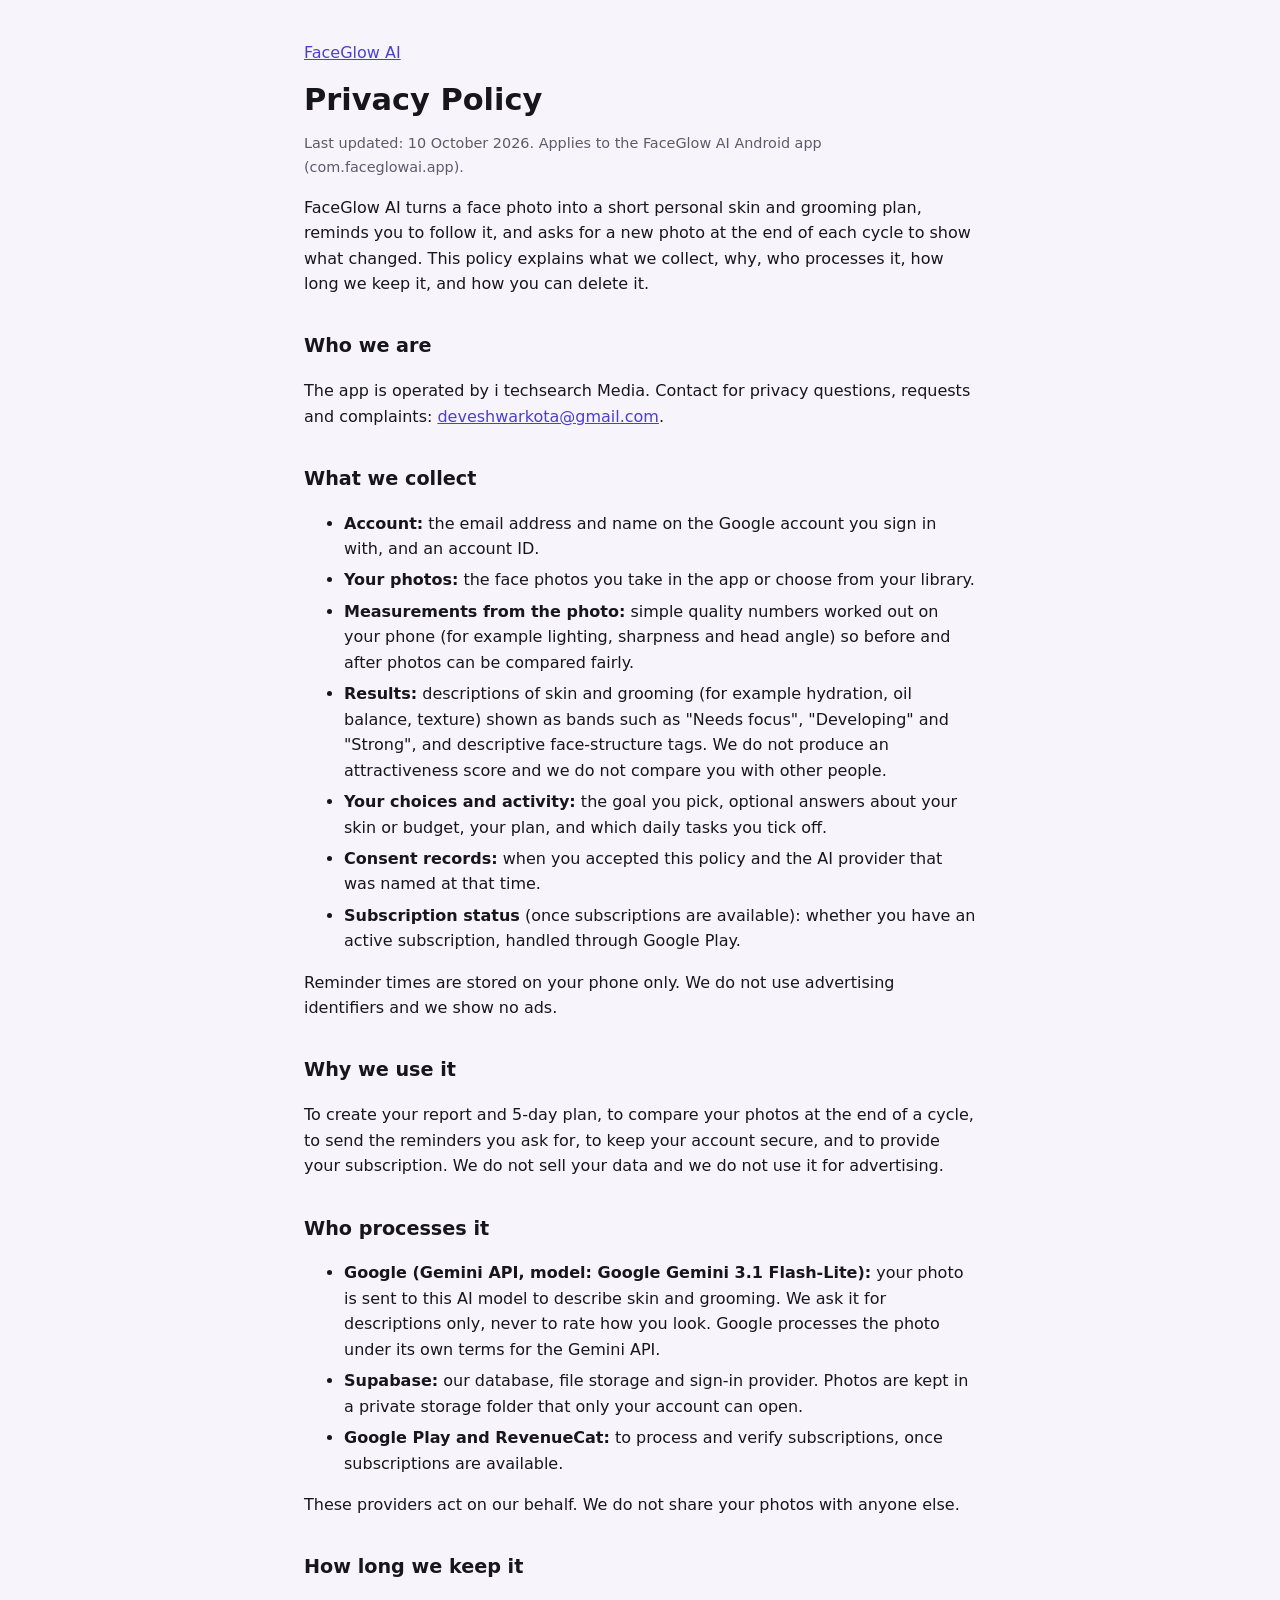
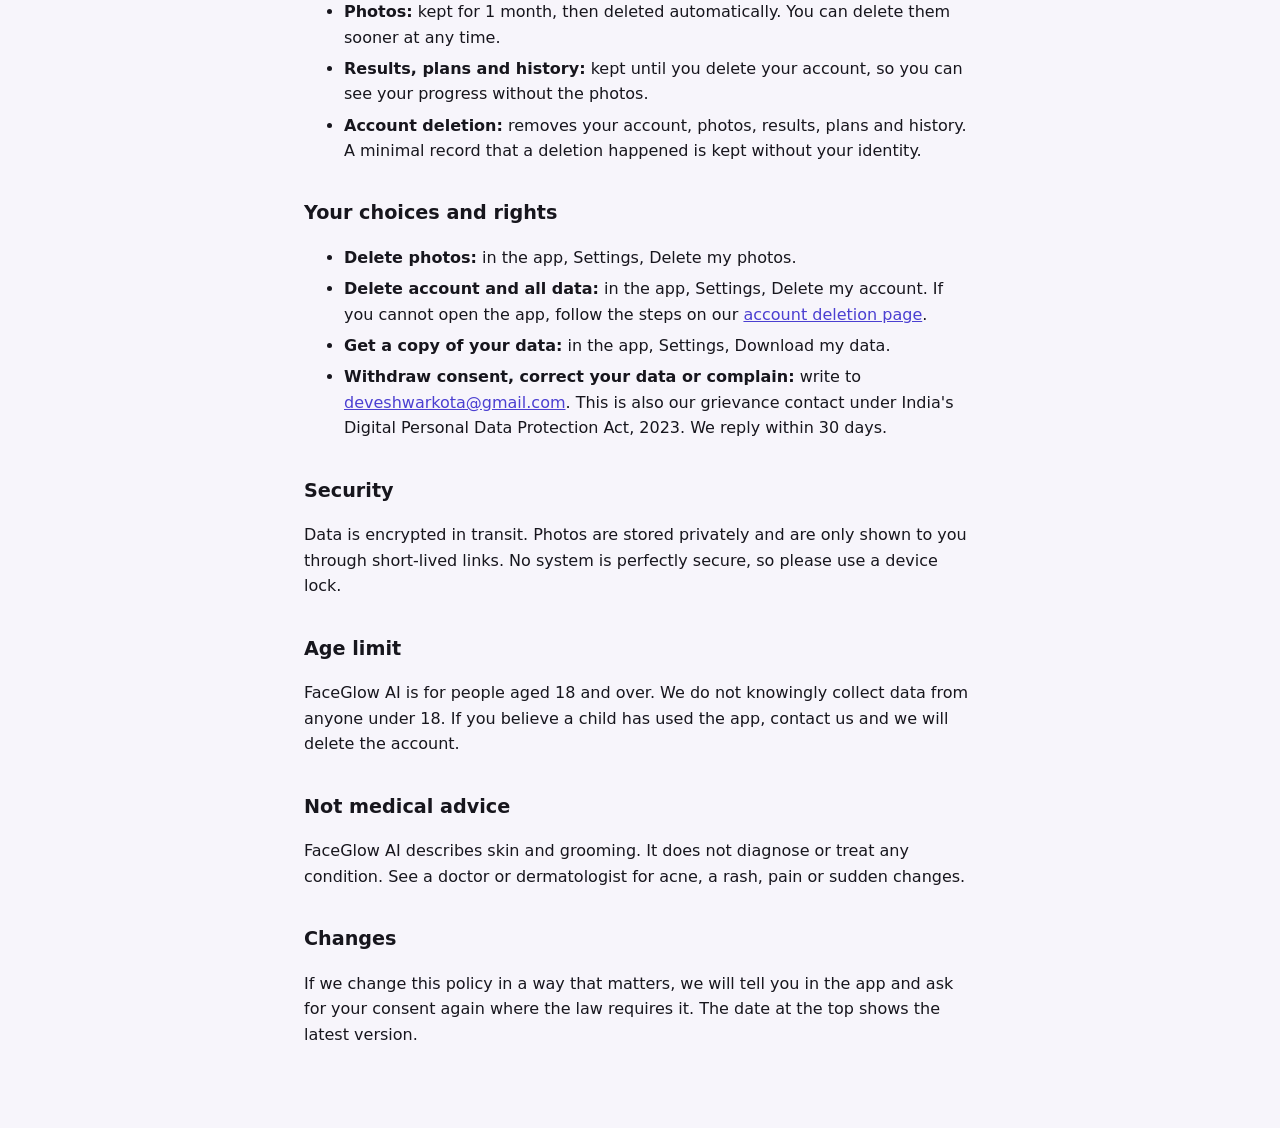
==== privacy.html @ 893dcf08 "FaceGlow AI privacy policy, terms and account deletion pages" ====
<!doctype html>
<html lang="en">
<head>
<meta charset="utf-8">
<meta name="viewport" content="width=device-width, initial-scale=1">
<title>FaceGlow AI Privacy Policy</title>
<link rel="stylesheet" href="style.css">
</head>
<body>
<main>
<p><a href="./">FaceGlow AI</a></p>
<h1>Privacy Policy</h1>
<p class="meta">Last updated: 10 October 2026. Applies to the FaceGlow AI Android app (com.faceglowai.app).</p>

<p>FaceGlow AI turns a face photo into a short personal skin and grooming plan, reminds you to follow it, and asks for a new photo at the end of each cycle to show what changed. This policy explains what we collect, why, who processes it, how long we keep it, and how you can delete it.</p>

<h2>Who we are</h2>
<p>The app is operated by i techsearch Media. Contact for privacy questions, requests and complaints: <a href="mailto:deveshwarkota@gmail.com">deveshwarkota@gmail.com</a>.</p>

<h2>What we collect</h2>
<ul>
<li><strong>Account:</strong> the email address and name on the Google account you sign in with, and an account ID.</li>
<li><strong>Your photos:</strong> the face photos you take in the app or choose from your library.</li>
<li><strong>Measurements from the photo:</strong> simple quality numbers worked out on your phone (for example lighting, sharpness and head angle) so before and after photos can be compared fairly.</li>
<li><strong>Results:</strong> descriptions of skin and grooming (for example hydration, oil balance, texture) shown as bands such as "Needs focus", "Developing" and "Strong", and descriptive face-structure tags. We do not produce an attractiveness score and we do not compare you with other people.</li>
<li><strong>Your choices and activity:</strong> the goal you pick, optional answers about your skin or budget, your plan, and which daily tasks you tick off.</li>
<li><strong>Consent records:</strong> when you accepted this policy and the AI provider that was named at that time.</li>
<li><strong>Subscription status</strong> (once subscriptions are available): whether you have an active subscription, handled through Google Play.</li>
</ul>
<p>Reminder times are stored on your phone only. We do not use advertising identifiers and we show no ads.</p>

<h2>Why we use it</h2>
<p>To create your report and 5-day plan, to compare your photos at the end of a cycle, to send the reminders you ask for, to keep your account secure, and to provide your subscription. We do not sell your data and we do not use it for advertising.</p>

<h2>Who processes it</h2>
<ul>
<li><strong>Google (Gemini API, model: Google Gemini 3.1 Flash-Lite):</strong> your photo is sent to this AI model to describe skin and grooming. We ask it for descriptions only, never to rate how you look. Google processes the photo under its own terms for the Gemini API.</li>
<li><strong>Supabase:</strong> our database, file storage and sign-in provider. Photos are kept in a private storage folder that only your account can open.</li>
<li><strong>Google Play and RevenueCat:</strong> to process and verify subscriptions, once subscriptions are available.</li>
</ul>
<p>These providers act on our behalf. We do not share your photos with anyone else.</p>

<h2>How long we keep it</h2>
<ul>
<li><strong>Photos:</strong> kept for 1 month, then deleted automatically. You can delete them sooner at any time.</li>
<li><strong>Results, plans and history:</strong> kept until you delete your account, so you can see your progress without the photos.</li>
<li><strong>Account deletion:</strong> removes your account, photos, results, plans and history. A minimal record that a deletion happened is kept without your identity.</li>
</ul>

<h2>Your choices and rights</h2>
<ul>
<li><strong>Delete photos:</strong> in the app, Settings, Delete my photos.</li>
<li><strong>Delete account and all data:</strong> in the app, Settings, Delete my account. If you cannot open the app, follow the steps on our <a href="delete-account.html">account deletion page</a>.</li>
<li><strong>Get a copy of your data:</strong> in the app, Settings, Download my data.</li>
<li><strong>Withdraw consent, correct your data or complain:</strong> write to <a href="mailto:deveshwarkota@gmail.com">deveshwarkota@gmail.com</a>. This is also our grievance contact under India's Digital Personal Data Protection Act, 2023. We reply within 30 days.</li>
</ul>

<h2>Security</h2>
<p>Data is encrypted in transit. Photos are stored privately and are only shown to you through short-lived links. No system is perfectly secure, so please use a device lock.</p>

<h2>Age limit</h2>
<p>FaceGlow AI is for people aged 18 and over. We do not knowingly collect data from anyone under 18. If you believe a child has used the app, contact us and we will delete the account.</p>

<h2>Not medical advice</h2>
<p>FaceGlow AI describes skin and grooming. It does not diagnose or treat any condition. See a doctor or dermatologist for acne, a rash, pain or sudden changes.</p>

<h2>Changes</h2>
<p>If we change this policy in a way that matters, we will tell you in the app and ask for your consent again where the law requires it. The date at the top shows the latest version.</p>
</main>
</body>
</html>
---- style.css ----
:root { color-scheme: light dark; --bg: #f7f5fb; --ink: #17161d; --muted: #5d5b6a; --link: #4b3fd1; }
@media (prefers-color-scheme: dark) { :root { --bg: #14131a; --ink: #eceaf5; --muted: #a9a6ba; --link: #9d95ff; } }
body { margin: 0; background: var(--bg); color: var(--ink); font: 16px/1.6 system-ui, -apple-system, "Segoe UI", Roboto, sans-serif; }
main { max-width: 42rem; margin: 0 auto; padding: 24px 16px 64px; }
h1 { font-size: 1.9rem; line-height: 1.2; margin: 0.4em 0; }
h2 { font-size: 1.2rem; margin: 1.8em 0 0.4em; }
a { color: var(--link); }
.meta { color: var(--muted); font-size: 0.9rem; }
li { margin: 0.35em 0; }
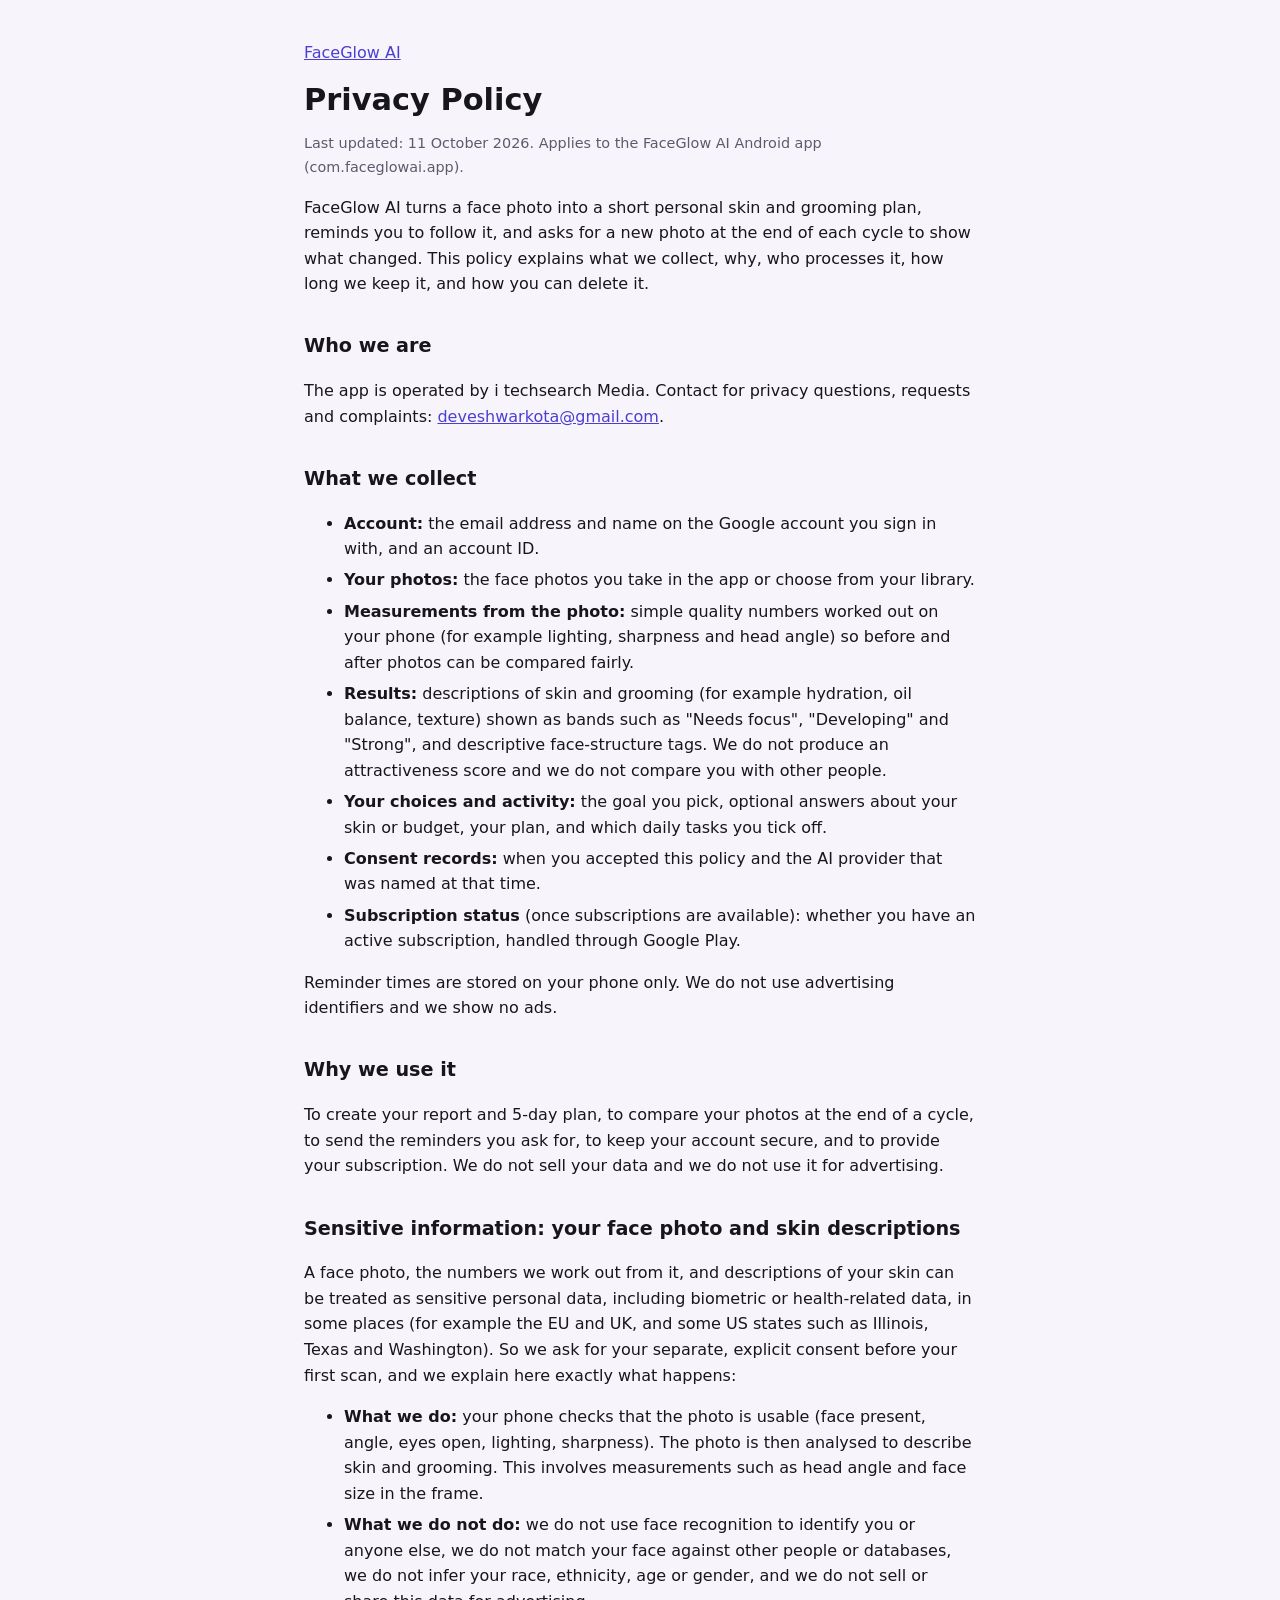
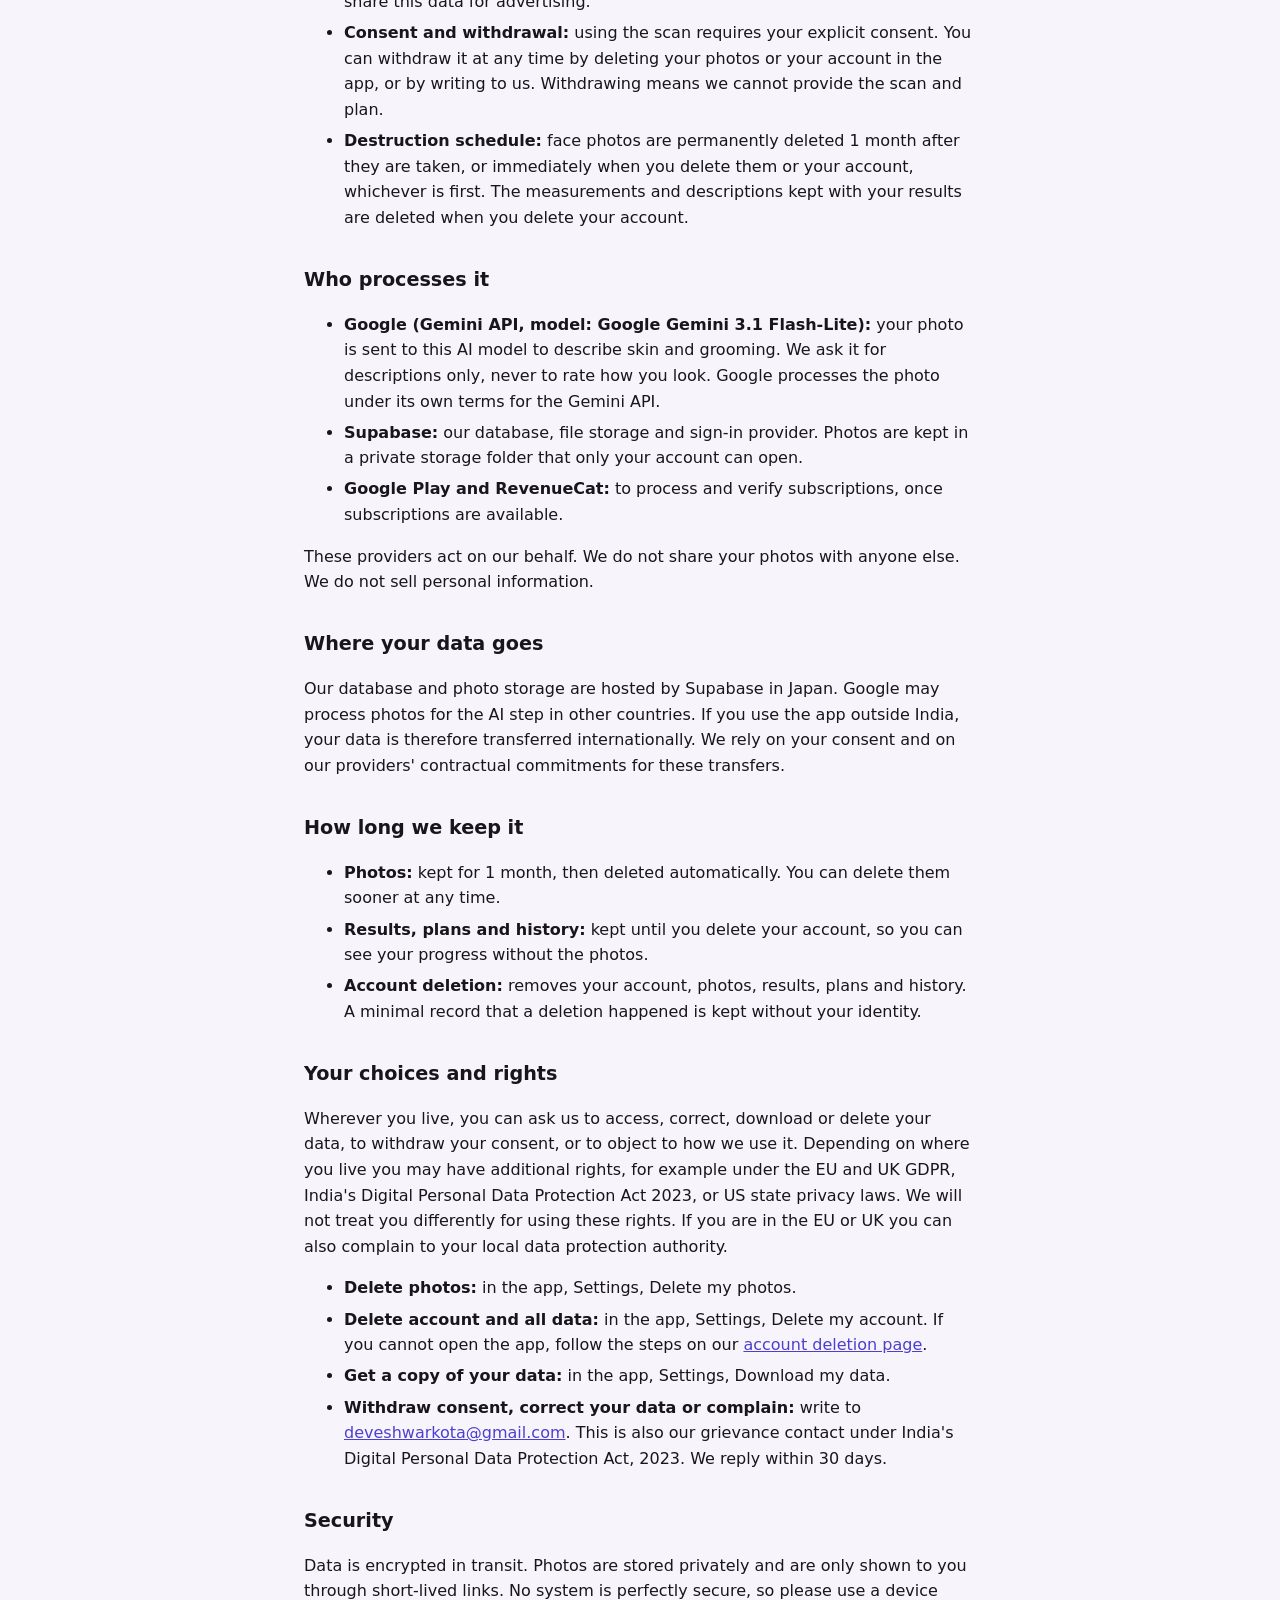
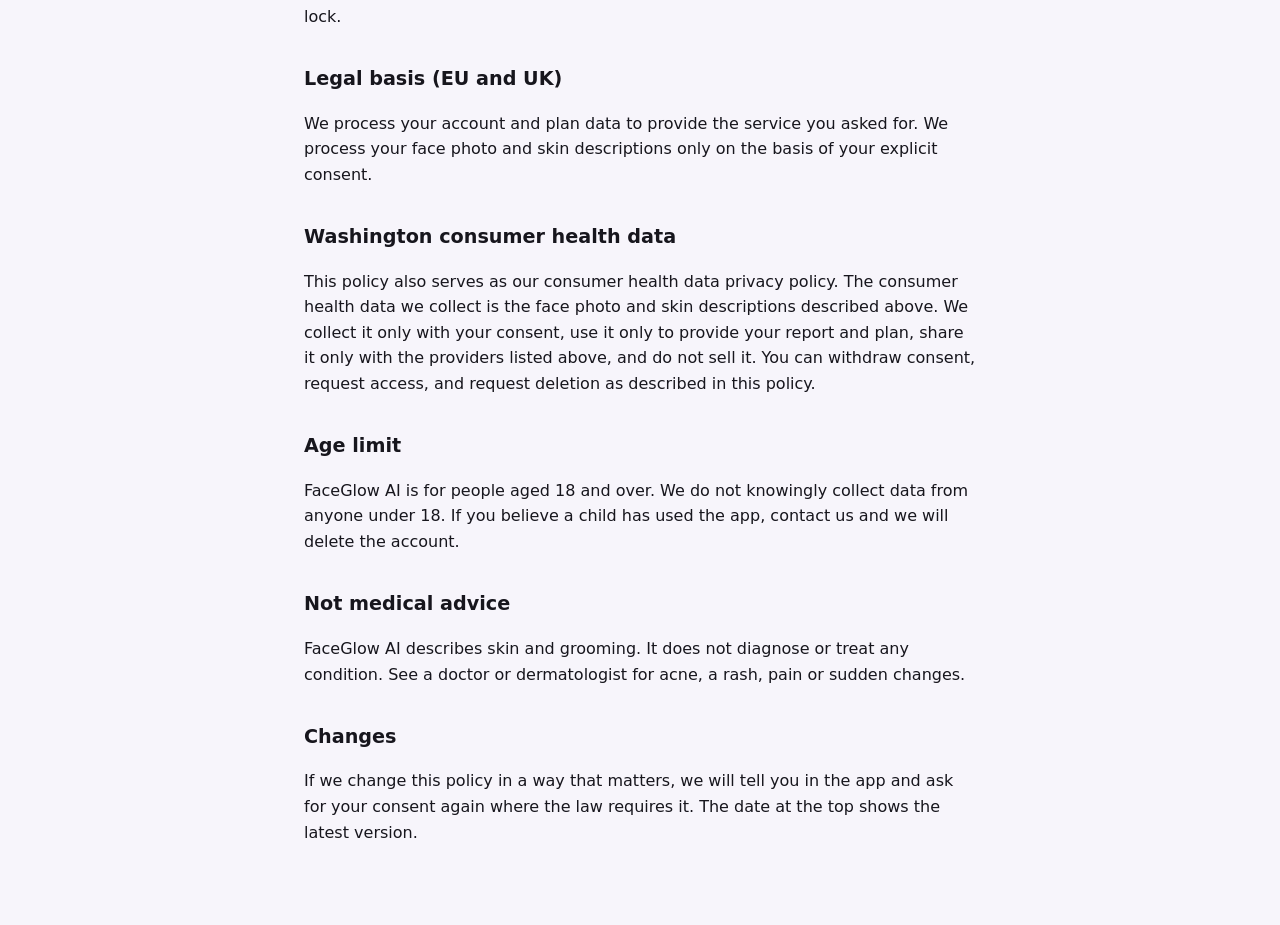
==== commit 7fc62a35: "Privacy policy: sensitive data notice, destruction schedule, transfers, GDPR basis, Washington healt" ====
--- a/privacy.html
+++ b/privacy.html
@@ -10,7 +10,7 @@
 <main>
 <p><a href="./">FaceGlow AI</a></p>
 <h1>Privacy Policy</h1>
-<p class="meta">Last updated: 10 October 2026. Applies to the FaceGlow AI Android app (com.faceglowai.app).</p>
+<p class="meta">Last updated: 11 October 2026. Applies to the FaceGlow AI Android app (com.faceglowai.app).</p>
 
 <p>FaceGlow AI turns a face photo into a short personal skin and grooming plan, reminds you to follow it, and asks for a new photo at the end of each cycle to show what changed. This policy explains what we collect, why, who processes it, how long we keep it, and how you can delete it.</p>
 
@@ -32,13 +32,25 @@
 <h2>Why we use it</h2>
 <p>To create your report and 5-day plan, to compare your photos at the end of a cycle, to send the reminders you ask for, to keep your account secure, and to provide your subscription. We do not sell your data and we do not use it for advertising.</p>
 
+<h2>Sensitive information: your face photo and skin descriptions</h2>
+<p>A face photo, the numbers we work out from it, and descriptions of your skin can be treated as sensitive personal data, including biometric or health-related data, in some places (for example the EU and UK, and some US states such as Illinois, Texas and Washington). So we ask for your separate, explicit consent before your first scan, and we explain here exactly what happens:</p>
+<ul>
+<li><strong>What we do:</strong> your phone checks that the photo is usable (face present, angle, eyes open, lighting, sharpness). The photo is then analysed to describe skin and grooming. This involves measurements such as head angle and face size in the frame.</li>
+<li><strong>What we do not do:</strong> we do not use face recognition to identify you or anyone else, we do not match your face against other people or databases, we do not infer your race, ethnicity, age or gender, and we do not sell or share this data for advertising.</li>
+<li><strong>Consent and withdrawal:</strong> using the scan requires your explicit consent. You can withdraw it at any time by deleting your photos or your account in the app, or by writing to us. Withdrawing means we cannot provide the scan and plan.</li>
+<li><strong>Destruction schedule:</strong> face photos are permanently deleted 1 month after they are taken, or immediately when you delete them or your account, whichever is first. The measurements and descriptions kept with your results are deleted when you delete your account.</li>
+</ul>
+
 <h2>Who processes it</h2>
 <ul>
 <li><strong>Google (Gemini API, model: Google Gemini 3.1 Flash-Lite):</strong> your photo is sent to this AI model to describe skin and grooming. We ask it for descriptions only, never to rate how you look. Google processes the photo under its own terms for the Gemini API.</li>
 <li><strong>Supabase:</strong> our database, file storage and sign-in provider. Photos are kept in a private storage folder that only your account can open.</li>
 <li><strong>Google Play and RevenueCat:</strong> to process and verify subscriptions, once subscriptions are available.</li>
 </ul>
-<p>These providers act on our behalf. We do not share your photos with anyone else.</p>
+<p>These providers act on our behalf. We do not share your photos with anyone else. We do not sell personal information.</p>
+
+<h2>Where your data goes</h2>
+<p>Our database and photo storage are hosted by Supabase in Japan. Google may process photos for the AI step in other countries. If you use the app outside India, your data is therefore transferred internationally. We rely on your consent and on our providers' contractual commitments for these transfers.</p>
 
 <h2>How long we keep it</h2>
 <ul>
@@ -48,6 +60,7 @@
 </ul>
 
 <h2>Your choices and rights</h2>
+<p>Wherever you live, you can ask us to access, correct, download or delete your data, to withdraw your consent, or to object to how we use it. Depending on where you live you may have additional rights, for example under the EU and UK GDPR, India's Digital Personal Data Protection Act 2023, or US state privacy laws. We will not treat you differently for using these rights. If you are in the EU or UK you can also complain to your local data protection authority.</p>
 <ul>
 <li><strong>Delete photos:</strong> in the app, Settings, Delete my photos.</li>
 <li><strong>Delete account and all data:</strong> in the app, Settings, Delete my account. If you cannot open the app, follow the steps on our <a href="delete-account.html">account deletion page</a>.</li>
@@ -57,6 +70,12 @@
 
 <h2>Security</h2>
 <p>Data is encrypted in transit. Photos are stored privately and are only shown to you through short-lived links. No system is perfectly secure, so please use a device lock.</p>
+
+<h2>Legal basis (EU and UK)</h2>
+<p>We process your account and plan data to provide the service you asked for. We process your face photo and skin descriptions only on the basis of your explicit consent.</p>
+
+<h2>Washington consumer health data</h2>
+<p>This policy also serves as our consumer health data privacy policy. The consumer health data we collect is the face photo and skin descriptions described above. We collect it only with your consent, use it only to provide your report and plan, share it only with the providers listed above, and do not sell it. You can withdraw consent, request access, and request deletion as described in this policy.</p>
 
 <h2>Age limit</h2>
 <p>FaceGlow AI is for people aged 18 and over. We do not knowingly collect data from anyone under 18. If you believe a child has used the app, contact us and we will delete the account.</p>
